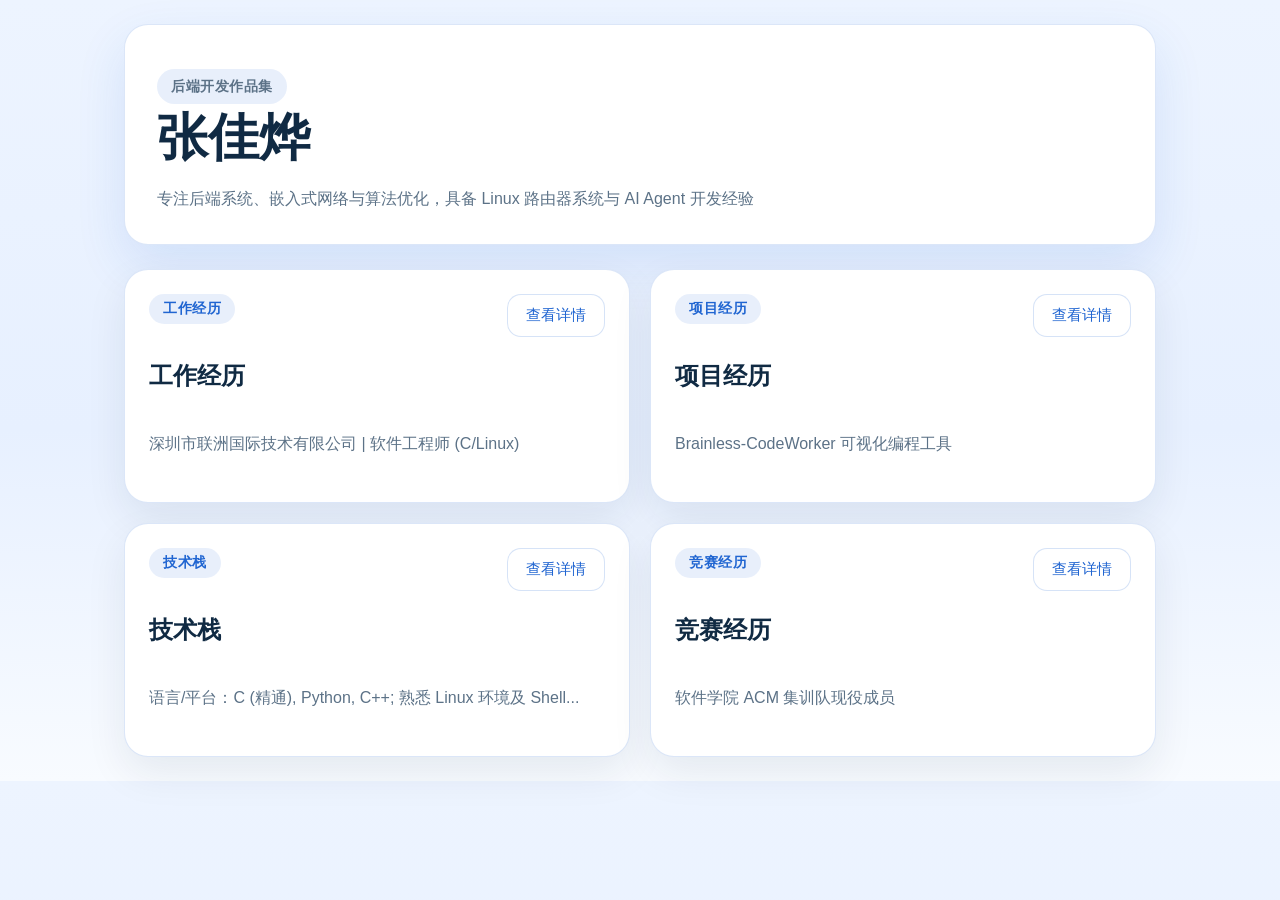
==== index.html @ 836e1c0b "Add files via upload" ====
<!DOCTYPE html>
<html lang="zh-CN">
<head>
  <meta charset="UTF-8" />
  <meta name="viewport" content="width=device-width, initial-scale=1.0" />
  <title>后端开发程序员作品集</title>
  <link rel="stylesheet" href="styles.css" />
</head>
<body>
  <div class="page-shell">
    <header class="hero-card">
      <div>
        <p class="eyebrow">后端开发作品集</p>
        <h1>张佳烨</h1>
        <p>专注后端系统、嵌入式网络与算法优化，具备 Linux 路由器系统与 AI Agent 开发经验</p>
      </div>
    </header>

    <main class="content-grid">
      <section class="panel card" data-key="workExperience">
        <div class="panel-header">
          <div>
            <p class="eyebrow">工作经历</p>
            <h2>工作经历</h2>
          </div>
          <button class="secondary-button toggle-detail" data-key="workExperience">查看详情</button>
        </div>
        <p class="panel-summary" id="summary-workExperience">点击查看详细内容</p>
        <div class="panel-detail hidden" id="detail-workExperience">
          <div class="project-item-list" id="workItems"></div>
        </div>
      </section>

      <section class="panel card" data-key="projectExperience">
        <div class="panel-header">
          <div>
            <p class="eyebrow">项目经历</p>
            <h2>项目经历</h2>
          </div>
          <button class="secondary-button toggle-detail" data-key="projectExperience">查看详情</button>
        </div>
        <p class="panel-summary" id="summary-projectExperience">点击查看详细内容</p>
        <div class="panel-detail hidden" id="detail-projectExperience">
          <div class="project-item-list" id="projectItems"></div>
        </div>
      </section>

      <section class="panel card" data-key="techStack">
        <div class="panel-header">
          <div>
            <p class="eyebrow">技术栈</p>
            <h2>技术栈</h2>
          </div>
          <button class="secondary-button toggle-detail" data-key="techStack">查看详情</button>
        </div>
        <p class="panel-summary" id="summary-techStack">点击查看详细内容</p>
        <div class="panel-detail hidden" id="detail-techStack">
          <div class="detail-content" id="content-techStack"></div>
        </div>
      </section>

      <section class="panel card" data-key="competitionExperience">
        <div class="panel-header">
          <div>
            <p class="eyebrow">竞赛经历</p>
            <h2>竞赛经历</h2>
          </div>
          <button class="secondary-button toggle-detail" data-key="competitionExperience">查看详情</button>
        </div>
        <p class="panel-summary" id="summary-competitionExperience">点击查看详细内容</p>
        <div class="panel-detail hidden" id="detail-competitionExperience">
          <div class="project-item-list" id="competitionItems"></div>
        </div>
      </section>
    </main>
  </div>

  <script src="script.js"></script>
</body>
</html>
---- styles.css ----
:root {
  color-scheme: light;
  --bg: #eef5ff;
  --surface: #ffffff;
  --surface-strong: #f6fbff;
  --text: #102a43;
  --muted: #5c7287;
  --primary: #2065d1;
  --primary-soft: #d7e5ff;
  --border: rgba(32, 101, 209, 0.16);
  --shadow: 0 20px 50px rgba(32, 101, 209, 0.12);
}

* {
  box-sizing: border-box;
}

body {
  margin: 0;
  font-family: "Segoe UI", Roboto, "PingFang SC", "Helvetica Neue", Arial, sans-serif;
  background: linear-gradient(180deg, #edf4ff 0%, #e7f0ff 55%, #f8fbff 100%);
  color: var(--text);
}

.page-shell {
  max-width: 1080px;
  margin: 0 auto;
  padding: 24px;
}

.hero-card {
  display: flex;
  flex-wrap: wrap;
  justify-content: space-between;
  align-items: flex-start;
  gap: 24px;
  padding: 32px;
  margin-bottom: 24px;
  background: var(--surface);
  border: 1px solid var(--border);
  border-radius: 24px;
  box-shadow: var(--shadow);
}

.hero-card h1 {
  margin: 0;
  font-size: clamp(2rem, 4vw, 3.2rem);
}

.hero-card p {
  margin: 12px 0 0;
  line-height: 1.7;
  color: var(--muted);
}

.eyebrow {
  margin: 0 0 16px;
  display: inline-block;
  padding: 6px 14px;
  border-radius: 999px;
  background: rgba(32, 101, 209, 0.1);
  color: var(--primary);
  font-weight: 600;
  letter-spacing: 0.04em;
  text-transform: uppercase;
  font-size: 0.85rem;
}

.primary-button {
  border: none;
  cursor: pointer;
  padding: 14px 26px;
  border-radius: 14px;
  background: linear-gradient(135deg, #2f7efb, #1b4dcc);
  color: #fff;
  font-size: 1rem;
  box-shadow: 0 16px 30px rgba(32, 101, 209, 0.18);
  transition: transform 0.2s ease, box-shadow 0.2s ease;
}

.primary-button:hover {
  transform: translateY(-2px);
  box-shadow: 0 20px 34px rgba(32, 101, 209, 0.24);
}

.content-grid {
  display: grid;
  grid-template-columns: repeat(2, minmax(0, 1fr));
  gap: 20px;
}

.panel {
  background: var(--surface);
  border: 1px solid var(--border);
  border-radius: 24px;
  padding: 24px;
  box-shadow: 0 16px 40px rgba(16, 42, 67, 0.08);
}

.panel-header {
  display: flex;
  justify-content: space-between;
  align-items: flex-start;
  gap: 16px;
}

.panel-summary {
  margin: 18px 0 0;
  color: var(--muted);
  min-height: 48px;
  white-space: pre-wrap;
  line-height: 1.7;
}

.panel-detail {
  margin-top: 20px;
  border-top: 1px solid var(--border);
  padding-top: 20px;
}

.detail-content {
  white-space: pre-wrap;
  color: var(--text);
  line-height: 1.8;
}

.detail-link {
  margin-top: 18px;
}

.detail-anchor {
  color: var(--primary);
  font-weight: 600;
  text-decoration: none;
}

.detail-anchor:hover {
  text-decoration: underline;
}

.project-item {
  padding: 18px 18px 16px;
  margin-top: 16px;
  border-radius: 20px;
  border: 1px solid rgba(32, 101, 209, 0.12);
  background: rgba(247, 251, 255, 0.92);
}

.project-item h3 {
  margin: 0 0 10px;
  font-size: 1.05rem;
}

.project-item p {
  margin: 0;
  color: var(--muted);
  line-height: 1.65;
}

.detail-actions {
  display: flex;
  justify-content: flex-end;
  margin-top: 18px;
}

.edit-area {
  margin-top: 18px;
}

.secondary-button {
  border: 1px solid rgba(32, 101, 209, 0.18);
  cursor: pointer;
  padding: 10px 18px;
  border-radius: 14px;
  background: #fff;
  color: var(--primary);
  font-size: 0.95rem;
  transition: transform 0.2s ease, background-color 0.2s ease, border-color 0.2s ease;
}

.secondary-button:hover {
  transform: translateY(-1px);
  background: rgba(32, 101, 209, 0.06);
  border-color: rgba(32, 101, 209, 0.3);
}

.hidden {
  display: none;
}

textarea {
  width: 100%;
  min-height: 190px;
  border: 1px solid rgba(32, 101, 209, 0.16);
  border-radius: 18px;
  padding: 16px;
  resize: vertical;
  font-size: 1rem;
  line-height: 1.7;
  background: var(--surface-strong);
  color: var(--text);
}

textarea:focus {
  outline: none;
  border-color: rgba(32, 101, 209, 0.35);
  box-shadow: 0 0 0 4px rgba(32, 101, 209, 0.08);
}

@media (max-width: 860px) {
  .content-grid {
    grid-template-columns: 1fr;
  }
}

@media (max-width: 560px) {
  .page-shell {
    padding: 16px;
  }
  .hero-card {
    padding: 24px;
  }
  .primary-button {
    width: 100%;
    text-align: center;
  }
}
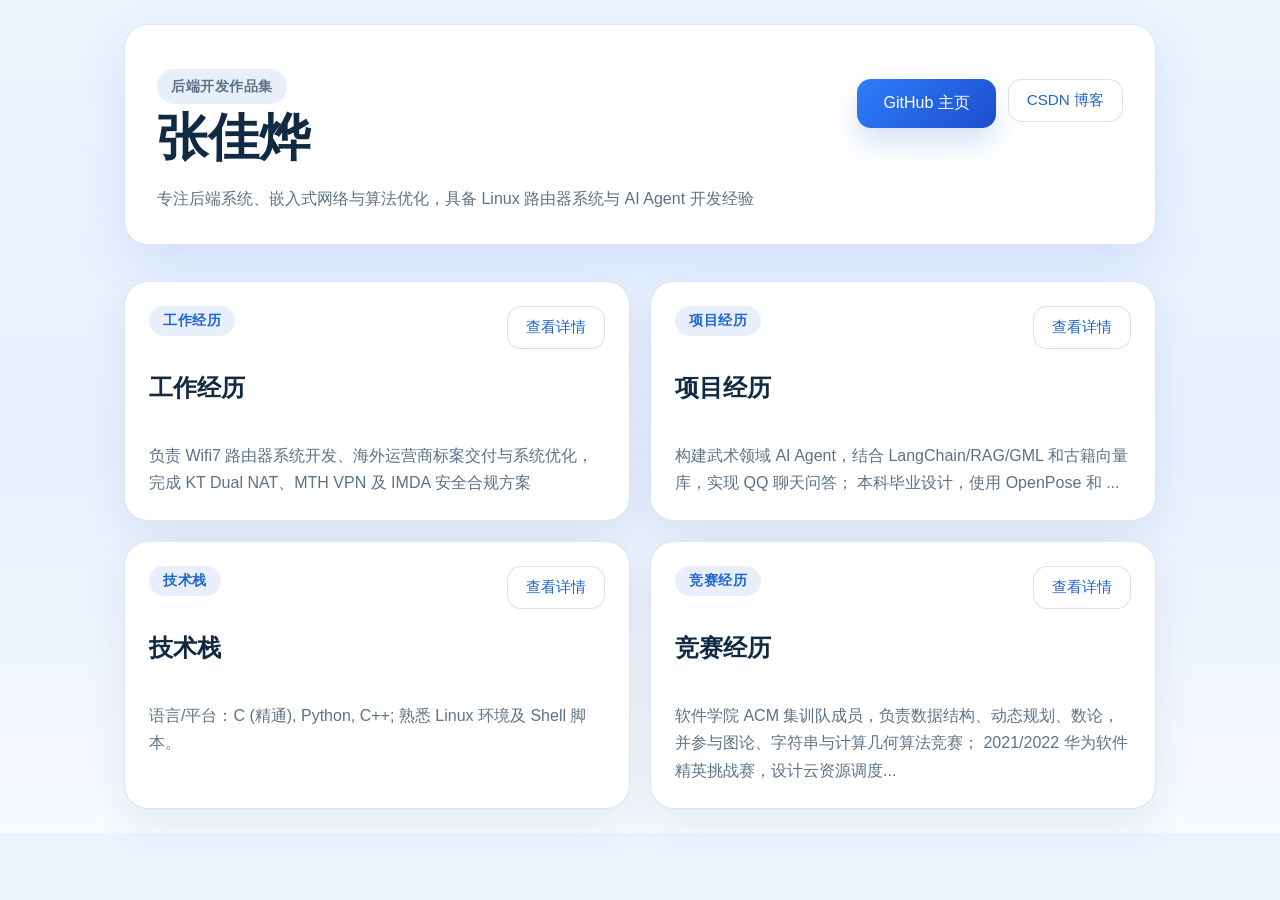
==== commit a630ad60: "添加了github跳转和csdn跳转" ====
--- a/index.html
+++ b/index.html
@@ -9,10 +9,14 @@
 <body>
   <div class="page-shell">
     <header class="hero-card">
-      <div>
+      <div class="hero-copy">
         <p class="eyebrow">后端开发作品集</p>
         <h1>张佳烨</h1>
         <p>专注后端系统、嵌入式网络与算法优化，具备 Linux 路由器系统与 AI Agent 开发经验</p>
+      </div>
+      <div class="hero-actions">
+        <a class="primary-button" href="https://github.com/17Y9E81" target="_blank" rel="noopener noreferrer">GitHub 主页</a>
+        <a class="secondary-button" href="https://blog.csdn.net/yeah17981" target="_blank" rel="noopener noreferrer">CSDN 博客</a>
       </div>
     </header>
 
--- a/styles.css
+++ b/styles.css
@@ -35,13 +35,33 @@
   align-items: flex-start;
   gap: 24px;
   padding: 32px;
-  margin-bottom: 24px;
+  margin-bottom: 36px;
   background: var(--surface);
   border: 1px solid var(--border);
   border-radius: 24px;
   box-shadow: var(--shadow);
 }
 
+.hero-copy {
+  flex: 1 1 60%;
+  min-width: 240px;
+}
+
+.hero-actions {
+  display: flex;
+  flex-wrap: wrap;
+  gap: 12px;
+  align-items: flex-start;
+  justify-content: flex-end;
+  min-width: 180px;
+}
+
+.hero-actions a {
+  display: inline-flex;
+  align-items: center;
+  justify-content: center;
+}
+
 .hero-card h1 {
   margin: 0;
   font-size: clamp(2rem, 4vw, 3.2rem);
@@ -51,6 +71,17 @@
   margin: 12px 0 0;
   line-height: 1.7;
   color: var(--muted);
+}
+
+.hero-actions {
+  display: flex;
+  flex-wrap: wrap;
+  gap: 12px;
+  margin-top: 22px;
+}
+
+.hero-actions a {
+  text-decoration: none;
 }
 
 .eyebrow {
